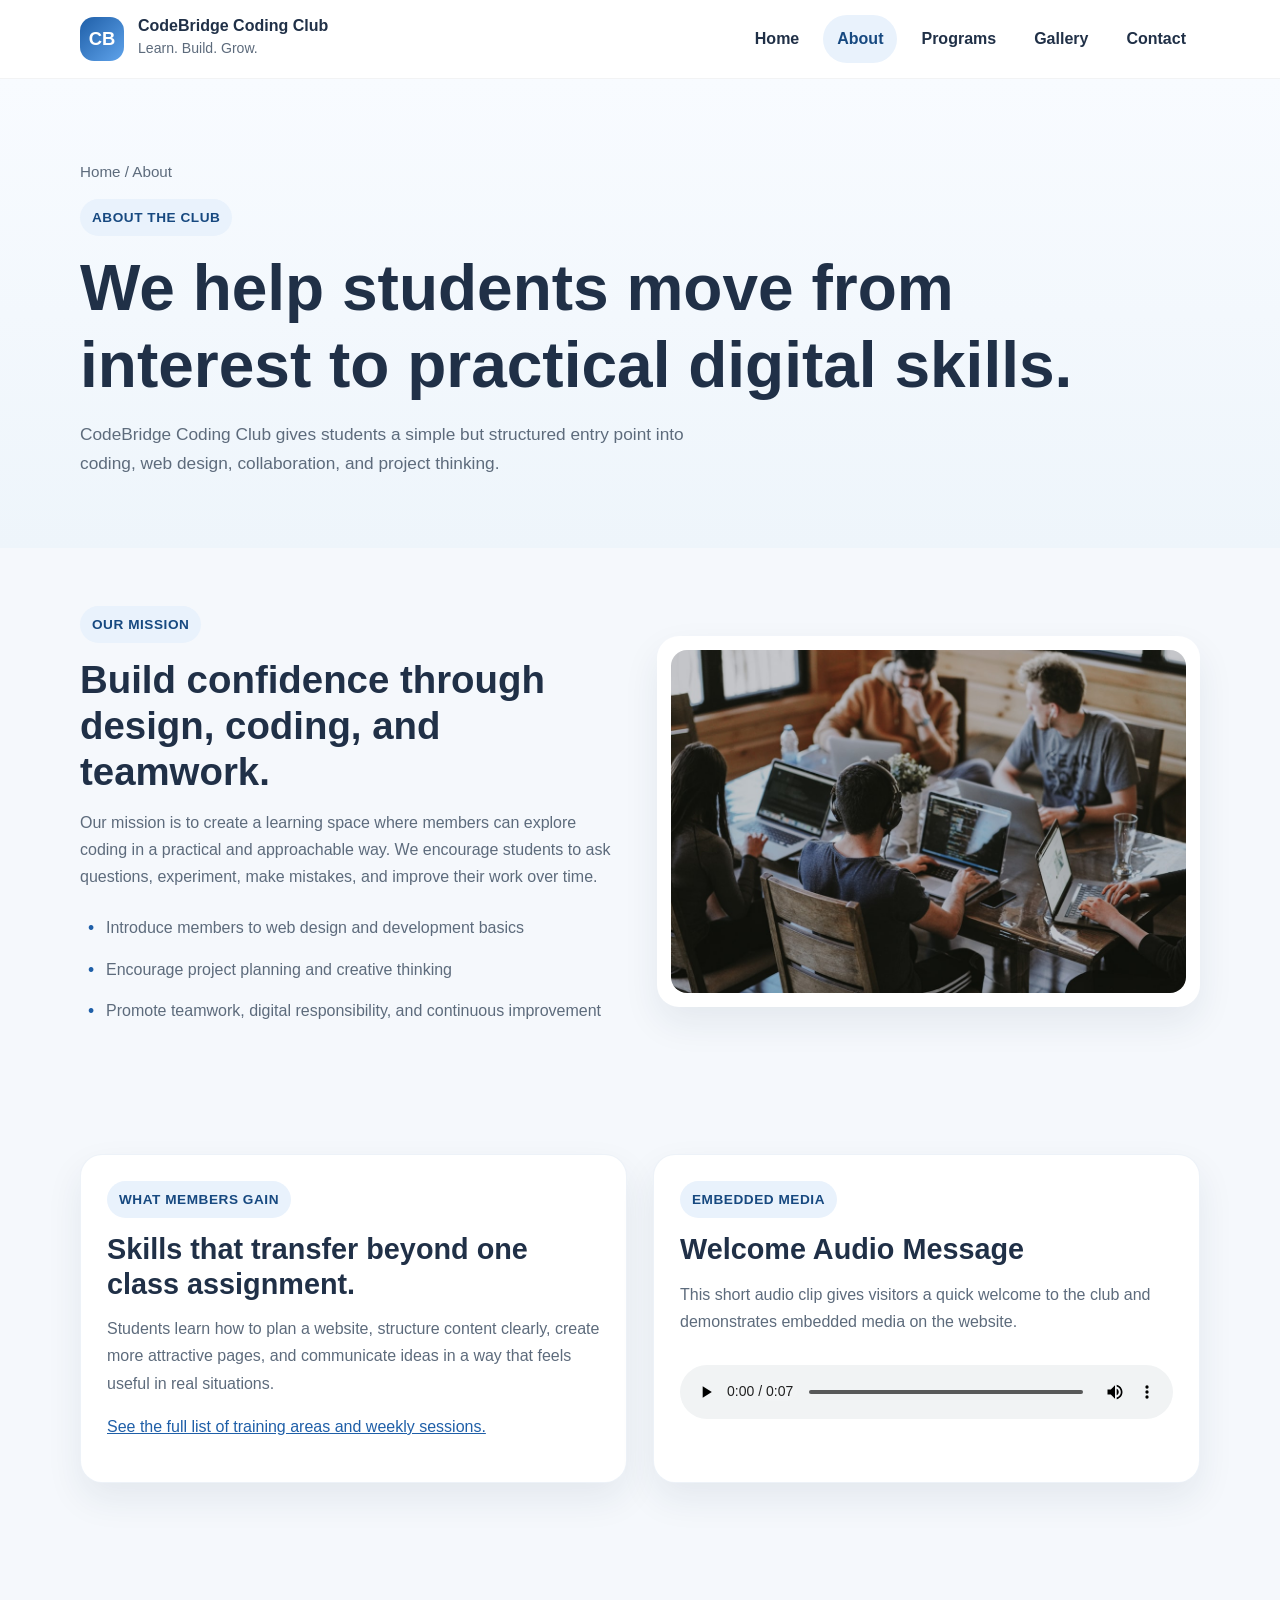
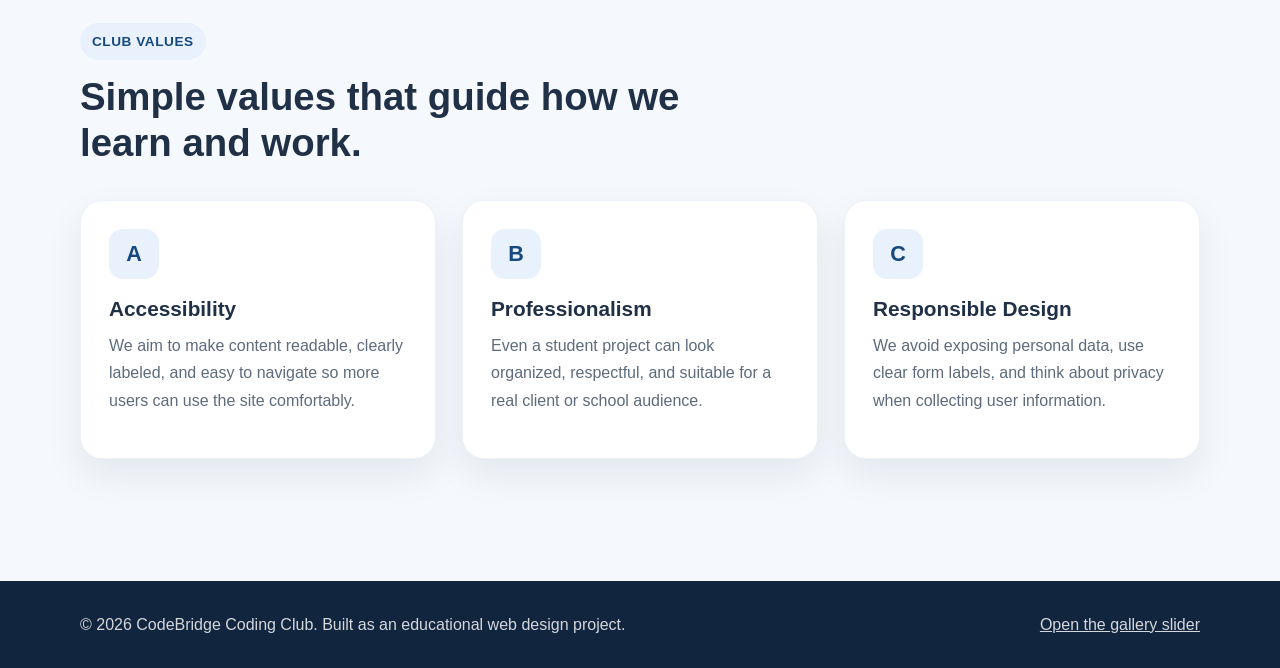
==== about.html @ a782f55a "first commit" ====
<!DOCTYPE html>
<html lang="en">
<head>
    <meta charset="UTF-8" />
    <meta name="viewport" content="width=device-width, initial-scale=1.0" />
    <title>CodeBridge Coding Club | About</title>
    <link rel="stylesheet" href="css/styles.css" />
</head>
<body>
    <header class="site-header">
        <div class="container navbar">
            <a class="brand" href="index.html">
                <span class="brand-mark">CB</span>
                <span class="brand-text">
                    <strong>CodeBridge Coding Club</strong>
                    <span>Learn. Build. Grow.</span>
                </span>
            </a>
            <nav aria-label="Main navigation">
                <ul class="nav-menu">
                    <li><a href="index.html">Home</a></li>
                    <li><a href="about.html" class="active">About</a></li>
                    <li><a href="programs.html">Programs</a></li>
                    <li><a href="gallery.html">Gallery</a></li>
                    <li><a href="contact.html">Contact</a></li>
                </ul>
            </nav>
        </div>
    </header>

    <main>
        <section class="page-hero">
            <div class="container">
                <p class="breadcrumb">Home / About</p>
                <span class="eyebrow">About the Club</span>
                <h1>We help students move from interest to practical digital skills.</h1>
                <p class="lead">CodeBridge Coding Club gives students a simple but structured entry point into coding, web design, collaboration, and project thinking.</p>
            </div>
        </section>

        <section class="section-tight">
            <div class="container split-panel">
                <div>
                    <span class="eyebrow">Our Mission</span>
                    <h2>Build confidence through design, coding, and teamwork.</h2>
                    <p>Our mission is to create a learning space where members can explore coding in a practical and approachable way. We encourage students to ask questions, experiment, make mistakes, and improve their work over time.</p>
                    <ul class="feature-list">
                        <li>Introduce members to web design and development basics</li>
                        <li>Encourage project planning and creative thinking</li>
                        <li>Promote teamwork, digital responsibility, and continuous improvement</li>
                    </ul>
                </div>
                <div class="image-frame">
                    <img src="assets/images/team-discussion.jpg" alt="A group of students working together around laptops during a coding club meeting." />
                </div>
            </div>
        </section>

        <section class="section-tight">
            <div class="container two-column">
                <article class="info-box">
                    <span class="eyebrow">What Members Gain</span>
                    <h2 style="font-size: 1.8rem;">Skills that transfer beyond one class assignment.</h2>
                    <p>Students learn how to plan a website, structure content clearly, create more attractive pages, and communicate ideas in a way that feels useful in real situations.</p>
                    <p><a href="programs.html">See the full list of training areas and weekly sessions.</a></p>
                </article>

                <article class="audio-box">
                    <span class="eyebrow">Embedded Media</span>
                    <h2 style="font-size: 1.8rem;">Welcome Audio Message</h2>
                    <p>This short audio clip gives visitors a quick welcome to the club and demonstrates embedded media on the website.</p>
                    <audio controls>
                        <source src="assets/audio/welcome-message.wav" type="audio/wav" />
                        Your browser does not support the audio element.
                    </audio>
                </article>
            </div>
        </section>

        <section class="section">
            <div class="container">
                <div class="section-title">
                    <span class="eyebrow">Club Values</span>
                    <h2>Simple values that guide how we learn and work.</h2>
                </div>

                <div class="grid-3">
                    <article class="card">
                        <div class="icon-badge">A</div>
                        <h3>Accessibility</h3>
                        <p>We aim to make content readable, clearly labeled, and easy to navigate so more users can use the site comfortably.</p>
                    </article>
                    <article class="card">
                        <div class="icon-badge">B</div>
                        <h3>Professionalism</h3>
                        <p>Even a student project can look organized, respectful, and suitable for a real client or school audience.</p>
                    </article>
                    <article class="card">
                        <div class="icon-badge">C</div>
                        <h3>Responsible Design</h3>
                        <p>We avoid exposing personal data, use clear form labels, and think about privacy when collecting user information.</p>
                    </article>
                </div>
            </div>
        </section>
    </main>

    <footer class="site-footer">
        <div class="container footer-grid">
            <p>© 2026 CodeBridge Coding Club. Built as an educational web design project.</p>
            <p><a href="gallery.html">Open the gallery slider</a></p>
        </div>
    </footer>
</body>
</html>
---- css/styles.css ----
:root {
    --primary: #1f5fa8;
    --primary-dark: #174980;
    --accent: #e9f2fc;
    --text: #203047;
    --muted: #5d6b7c;
    --bg: #f5f8fc;
    --white: #ffffff;
    --border: #d9e2ec;
    --shadow: 0 16px 36px rgba(24, 48, 79, 0.08);
    --radius-lg: 22px;
    --radius-md: 16px;
    --radius-sm: 10px;
    --max-width: 1120px;
}

* {
    box-sizing: border-box;
}

html {
    scroll-behavior: smooth;
}

body {
    margin: 0;
    font-family: Arial, Helvetica, sans-serif;
    color: var(--text);
    background-color: var(--bg);
    line-height: 1.7;
}

img {
    max-width: 100%;
    display: block;
    border-radius: var(--radius-md);
}

a {
    color: var(--primary);
}

a:hover {
    color: var(--primary-dark);
}

.container {
    width: min(100% - 40px, var(--max-width));
    margin: 0 auto;
}

.section {
    padding: 82px 0;
}

.section-tight {
    padding: 58px 0;
}

.section-title {
    max-width: 700px;
    margin-bottom: 34px;
}

.eyebrow {
    display: inline-block;
    margin-bottom: 14px;
    padding: 7px 12px;
    border-radius: 999px;
    background: var(--accent);
    color: var(--primary-dark);
    font-size: 0.85rem;
    font-weight: 700;
    letter-spacing: 0.04em;
    text-transform: uppercase;
}

h1, h2, h3, h4 {
    margin-top: 0;
    line-height: 1.2;
}

h1 {
    font-size: clamp(2.7rem, 5vw, 4.4rem);
    margin-bottom: 16px;
}

h2 {
    font-size: clamp(1.9rem, 3vw, 2.8rem);
    margin-bottom: 14px;
}

h3 {
    font-size: 1.3rem;
    margin-bottom: 10px;
}

p {
    margin-top: 0;
    color: var(--muted);
}

.lead {
    font-size: 1.08rem;
    max-width: 640px;
}

.button,
button,
input[type="submit"],
input[type="reset"] {
    display: inline-block;
    border: none;
    border-radius: 999px;
    background: var(--primary);
    color: var(--white);
    padding: 14px 24px;
    font-size: 0.98rem;
    font-weight: 700;
    text-decoration: none;
    cursor: pointer;
    transition: transform 0.25s ease, background-color 0.25s ease, box-shadow 0.25s ease;
    box-shadow: 0 10px 22px rgba(31, 95, 168, 0.18);
}

.button:hover,
button:hover,
input[type="submit"]:hover,
input[type="reset"]:hover {
    background: var(--primary-dark);
    transform: translateY(-2px);
}

.button-secondary,
input[type="reset"].button-secondary,
button.button-secondary {
    background: var(--white);
    color: var(--primary-dark);
    border: 1px solid rgba(31, 95, 168, 0.16);
    box-shadow: none;
}

.button-secondary:hover {
    background: #eef5fd;
}

.site-header {
    position: sticky;
    top: 0;
    z-index: 100;
    background: rgba(255, 255, 255, 0.94);
    backdrop-filter: blur(10px);
    border-bottom: 1px solid rgba(32, 48, 71, 0.06);
}

.navbar {
    min-height: 78px;
    display: flex;
    align-items: center;
    justify-content: space-between;
    gap: 24px;
}

.brand {
    display: flex;
    align-items: center;
    gap: 14px;
    text-decoration: none;
    color: var(--text);
}

.brand-mark {
    width: 44px;
    height: 44px;
    border-radius: 14px;
    background: linear-gradient(135deg, #1f5fa8, #5fa3eb);
    color: var(--white);
    display: inline-flex;
    align-items: center;
    justify-content: center;
    font-weight: 700;
    font-size: 1.15rem;
}

.brand-text strong {
    display: block;
    font-size: 1rem;
    line-height: 1.1;
}

.brand-text span {
    font-size: 0.88rem;
    color: var(--muted);
}

.nav-menu {
    list-style: none;
    display: flex;
    flex-wrap: wrap;
    gap: 10px;
    margin: 0;
    padding: 0;
}

.nav-menu a {
    display: inline-block;
    padding: 10px 14px;
    border-radius: 999px;
    color: var(--text);
    text-decoration: none;
    font-weight: 600;
    transition: background-color 0.25s ease, color 0.25s ease;
}

.nav-menu a:hover,
.nav-menu a.active {
    background: var(--accent);
    color: var(--primary-dark);
}

.hero {
    min-height: calc(100vh - 78px);
    display: flex;
    align-items: center;
    background-image: linear-gradient(rgba(250, 252, 255, 0.8), rgba(248, 251, 255, 0.72)), url('../assets/images/hero-team.jpg');
    background-size: cover;
    background-position: center;
}

.hero-grid {
    display: grid;
    grid-template-columns: 1.2fr 0.8fr;
    gap: 42px;
    align-items: center;
}

.hero-copy {
    padding: 60px 0;
}

.hero-copy p {
    max-width: 650px;
}

.hero-actions {
    display: flex;
    flex-wrap: wrap;
    gap: 14px;
    margin-top: 28px;
}

.hero-panel {
    background: rgba(255, 255, 255, 0.88);
    padding: 28px;
    border-radius: var(--radius-lg);
    box-shadow: var(--shadow);
    border: 1px solid rgba(31, 95, 168, 0.08);
}

.stat-grid {
    display: grid;
    grid-template-columns: repeat(2, 1fr);
    gap: 16px;
    margin-top: 24px;
}

.stat-card {
    padding: 18px;
    border-radius: var(--radius-md);
    background: var(--bg);
}

.stat-card strong {
    display: block;
    font-size: 1.8rem;
    color: var(--primary-dark);
    margin-bottom: 4px;
}

.grid-3,
.grid-2,
.cards,
.gallery-grid,
.two-column {
    display: grid;
    gap: 26px;
}

.grid-3,
.cards {
    grid-template-columns: repeat(3, minmax(0, 1fr));
}

.grid-2,
.two-column {
    grid-template-columns: repeat(2, minmax(0, 1fr));
}

.card {
    background: var(--white);
    padding: 28px;
    border-radius: var(--radius-lg);
    box-shadow: var(--shadow);
    border: 1px solid rgba(31, 95, 168, 0.08);
    transition: transform 0.3s ease, box-shadow 0.3s ease;
}

.card:hover {
    transform: translateY(-6px);
    box-shadow: 0 20px 34px rgba(24, 48, 79, 0.12);
}

.icon-badge {
    width: 50px;
    height: 50px;
    margin-bottom: 18px;
    border-radius: 14px;
    background: var(--accent);
    color: var(--primary-dark);
    display: inline-flex;
    align-items: center;
    justify-content: center;
    font-size: 1.35rem;
    font-weight: 700;
}

.split-panel {
    display: grid;
    grid-template-columns: 1fr 1fr;
    gap: 34px;
    align-items: center;
}

.image-frame {
    background: var(--white);
    padding: 14px;
    border-radius: var(--radius-lg);
    box-shadow: var(--shadow);
}

.feature-list {
    padding: 0;
    margin: 24px 0 0;
    list-style: none;
}

.feature-list li {
    margin-bottom: 14px;
    padding-left: 26px;
    position: relative;
    color: var(--muted);
}

.feature-list li::before {
    content: '•';
    position: absolute;
    left: 8px;
    color: var(--primary);
    font-size: 1.1rem;
}

table {
    width: 100%;
    border-collapse: collapse;
    background: var(--white);
    box-shadow: var(--shadow);
    border-radius: var(--radius-lg);
    overflow: hidden;
}

caption {
    text-align: left;
    font-weight: 700;
    margin-bottom: 14px;
    color: var(--text);
}

th,
td {
    padding: 18px 16px;
    text-align: left;
    border-bottom: 1px solid var(--border);
    vertical-align: top;
}

th {
    background: #eff5fb;
    color: var(--primary-dark);
    font-size: 0.94rem;
}

tr:hover td {
    background: #fbfdff;
}

.form-wrapper {
    background: var(--white);
    border-radius: var(--radius-lg);
    padding: 30px;
    box-shadow: var(--shadow);
    border: 1px solid rgba(31, 95, 168, 0.08);
}

fieldset {
    border: 1px solid var(--border);
    border-radius: var(--radius-md);
    padding: 20px;
    margin: 0 0 20px;
}

legend {
    font-weight: 700;
    color: var(--primary-dark);
    padding: 0 10px;
}

label {
    display: block;
    margin-bottom: 8px;
    font-weight: 700;
    color: var(--text);
}

input[type="text"],
input[type="email"],
select,
textarea {
    width: 100%;
    padding: 14px 14px;
    border-radius: var(--radius-sm);
    border: 1px solid #c8d5e4;
    background: #fcfdff;
    color: var(--text);
    font: inherit;
    margin-bottom: 18px;
}

input:focus,
select:focus,
textarea:focus {
    outline: 3px solid rgba(95, 163, 235, 0.2);
    border-color: var(--primary);
}

textarea {
    min-height: 140px;
    resize: vertical;
}

.form-row {
    display: grid;
    grid-template-columns: repeat(2, minmax(0, 1fr));
    gap: 18px;
}

.radio-row,
.checkbox-row {
    display: flex;
    flex-wrap: wrap;
    gap: 18px;
    margin-bottom: 18px;
}

.inline-option {
    display: inline-flex;
    align-items: center;
    gap: 8px;
    font-weight: 600;
    color: var(--muted);
}

.inline-option input {
    margin: 0;
}

.form-actions {
    display: flex;
    flex-wrap: wrap;
    gap: 12px;
}

.notice {
    margin-top: 16px;
    padding: 16px 18px;
    border-left: 4px solid var(--primary);
    border-radius: 0 12px 12px 0;
    background: #f4f8fd;
}

.slider {
    position: relative;
    background: var(--white);
    border-radius: var(--radius-lg);
    overflow: hidden;
    box-shadow: var(--shadow);
}

.slide {
    display: none;
    position: relative;
}

.slide.active {
    display: block;
}

.slide img {
    width: 100%;
    height: 520px;
    object-fit: cover;
    border-radius: 0;
}

.slide-caption {
    position: absolute;
    left: 24px;
    bottom: 24px;
    max-width: 520px;
    background: rgba(255, 255, 255, 0.9);
    border-radius: 14px;
    padding: 18px 20px;
}

.slider-controls {
    position: absolute;
    inset: 0;
    display: flex;
    align-items: center;
    justify-content: space-between;
    pointer-events: none;
}

.slider-controls button {
    pointer-events: auto;
    margin: 0 16px;
    width: 48px;
    height: 48px;
    padding: 0;
    border-radius: 50%;
    display: inline-flex;
    align-items: center;
    justify-content: center;
    font-size: 1.35rem;
}

.slider-dots {
    display: flex;
    justify-content: center;
    gap: 10px;
    padding: 18px;
    background: var(--white);
}

.slider-dots button {
    width: 12px;
    height: 12px;
    padding: 0;
    border-radius: 50%;
    box-shadow: none;
    background: #c2d2e6;
}

.slider-dots button.active {
    background: var(--primary);
}

.gallery-grid {
    grid-template-columns: repeat(3, minmax(0, 1fr));
    margin-top: 30px;
}

.gallery-card {
    background: var(--white);
    padding: 14px;
    border-radius: var(--radius-md);
    box-shadow: var(--shadow);
    transition: transform 0.3s ease;
}

.gallery-card:hover {
    transform: translateY(-5px);
}

.gallery-card img {
    height: 220px;
    object-fit: cover;
    width: 100%;
    margin-bottom: 12px;
}

.audio-box,
.info-box {
    background: var(--white);
    border-radius: var(--radius-lg);
    padding: 26px;
    box-shadow: var(--shadow);
    border: 1px solid rgba(31, 95, 168, 0.08);
}

.audio-box audio {
    width: 100%;
    margin-top: 14px;
}

.cta-band {
    background: linear-gradient(135deg, #e9f2fc, #fdfefe);
    border-radius: var(--radius-lg);
    padding: 38px;
    display: flex;
    justify-content: space-between;
    gap: 24px;
    align-items: center;
}

.page-hero {
    padding: 80px 0 52px;
    background: linear-gradient(180deg, #f8fbff, #eef5fb);
}

.breadcrumb {
    font-size: 0.95rem;
    color: var(--muted);
    margin-bottom: 14px;
}

.site-footer {
    background: #11253f;
    color: rgba(255, 255, 255, 0.8);
    padding: 30px 0;
    margin-top: 40px;
}

.footer-grid {
    display: flex;
    flex-wrap: wrap;
    justify-content: space-between;
    gap: 18px;
}

.site-footer p,
.site-footer a {
    color: rgba(255, 255, 255, 0.82);
    margin: 0;
}

.site-footer a:hover {
    color: #ffffff;
}

.small {
    font-size: 0.95rem;
}

@media (max-width: 980px) {
    .hero-grid,
    .split-panel,
    .grid-3,
    .grid-2,
    .cards,
    .gallery-grid,
    .two-column,
    .form-row {
        grid-template-columns: 1fr;
    }

    .hero {
        min-height: auto;
    }

    .hero-copy {
        padding: 54px 0 20px;
    }

    .slide img {
        height: 380px;
    }

    .cta-band {
        flex-direction: column;
        align-items: flex-start;
    }
}

@media (max-width: 760px) {
    .navbar {
        flex-direction: column;
        align-items: flex-start;
        padding: 16px 0;
    }

    .nav-menu {
        gap: 8px;
    }

    .section,
    .page-hero {
        padding-top: 64px;
        padding-bottom: 44px;
    }

    .hero-actions,
    .form-actions,
    .radio-row,
    .checkbox-row {
        flex-direction: column;
        align-items: flex-start;
    }

    .stat-grid {
        grid-template-columns: 1fr;
    }

    .slide img {
        height: 300px;
    }

    .slide-caption {
        left: 16px;
        right: 16px;
        bottom: 16px;
        max-width: none;
    }
}
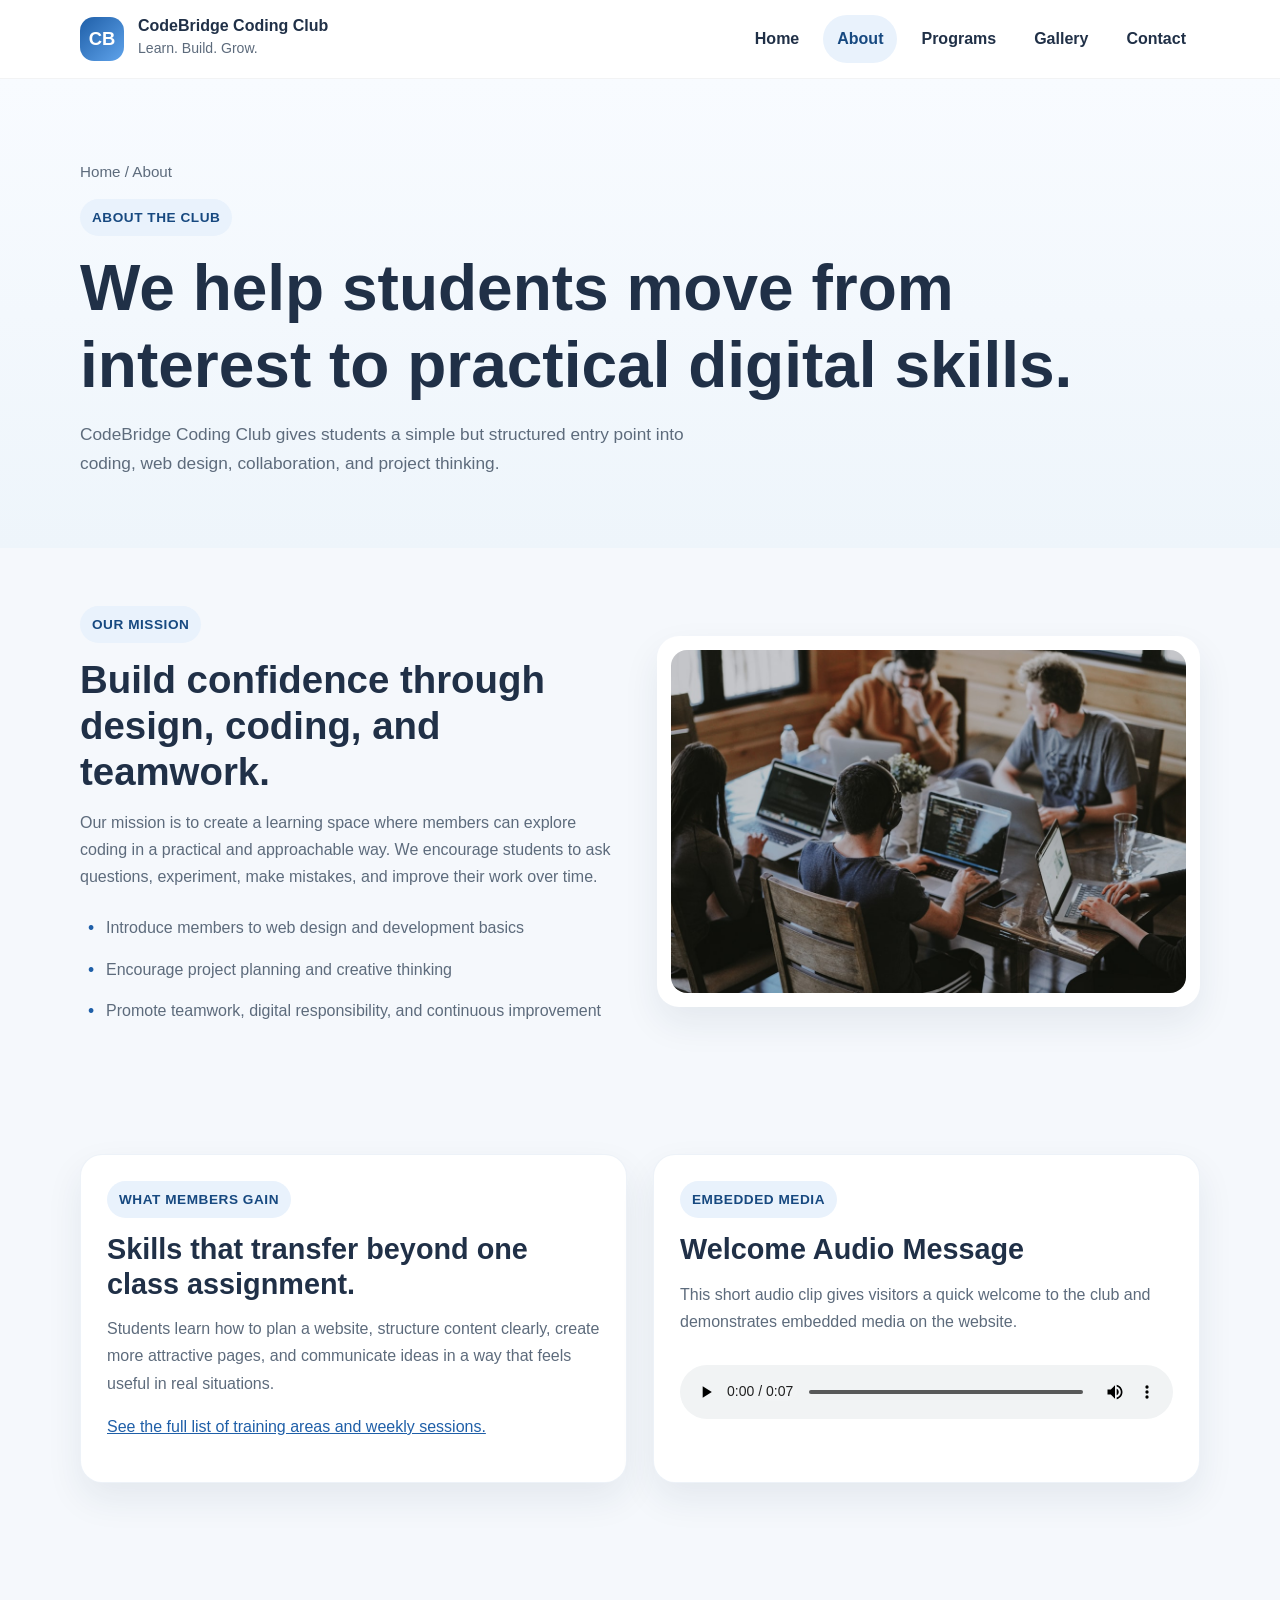
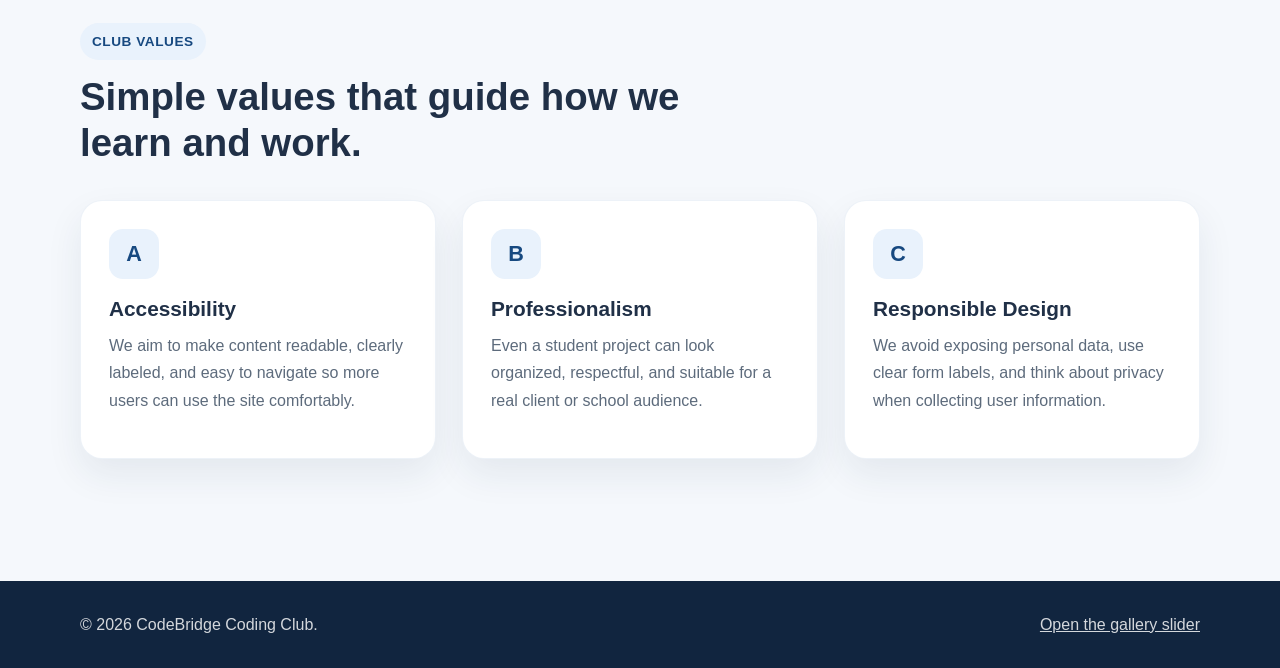
==== commit 9cb3bed3: "modifications" ====
--- a/about.html
+++ b/about.html
@@ -5,6 +5,7 @@
     <meta name="viewport" content="width=device-width, initial-scale=1.0" />
     <title>CodeBridge Coding Club | About</title>
     <link rel="stylesheet" href="css/styles.css" />
+    <link rel="icon" type="image/png" href="assets/images/title-logo.png">
 </head>
 <body>
     <header class="site-header">
@@ -107,7 +108,7 @@
 
     <footer class="site-footer">
         <div class="container footer-grid">
-            <p>© 2026 CodeBridge Coding Club. Built as an educational web design project.</p>
+            <p>© 2026 CodeBridge Coding Club.</p>
             <p><a href="gallery.html">Open the gallery slider</a></p>
         </div>
     </footer>
